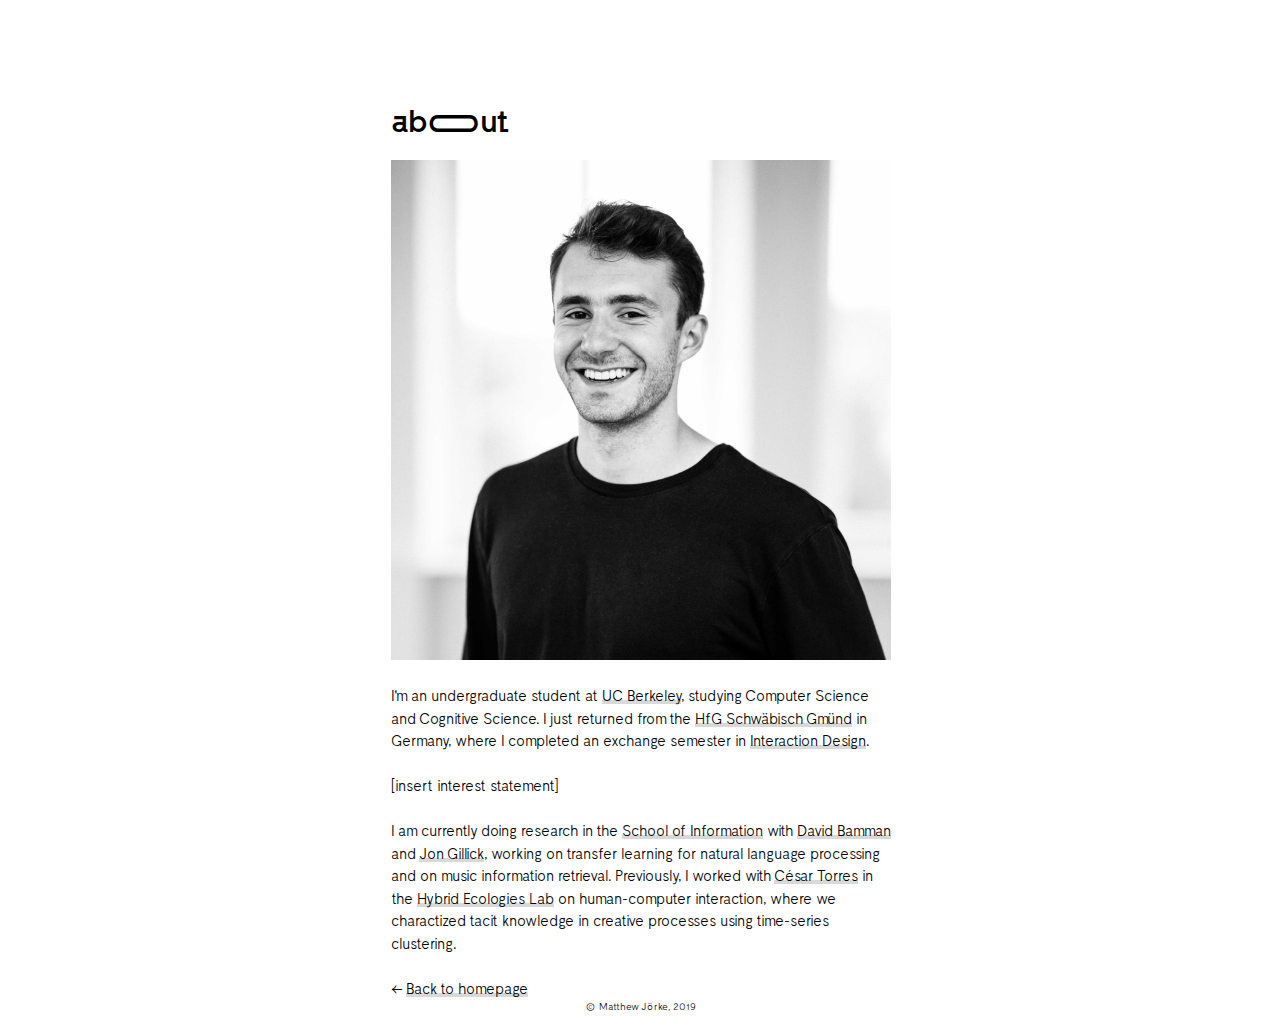
==== about.html @ 874ecc1e "Initial Commit" ====
<!DOCTYPE html>
<html lang="en">
<head>
	<meta charset='utf8'>
	<meta name="viewport" content="width=device-width, initial-scale=1">
	<link rel="stylesheet" type="text/css" href="style.css">
	<title>Matthew Jörke - About</title>
	<link href="https://fonts.googleapis.com/css?family=IBM+Plex+Mono:300,300i&display=swap" rel="stylesheet">
	</script>
	<script type="text/javascript" 
			src="js/macy.min.js">
	</script>
	<script type="text/javascript" src='js/content.js' defer></script>
</head>
<body>
	<div class='container'>
		<a href="index.html">
			<div class="backPane"></div>
		</a>
		
		<div class='content'>
			<div class="contentRow">
				<div class='title'>
					<span class='stretchable stretched'>
						<span class='strange'>ab<span class='var'>o</span>ut</span>
					</span>
				</div>
			</div>
			<div class="contentRow">
				<img src='img/profile.jpg'></img>
			</div>
			<div class='text'>
			I'm an undergraduate student at <a class='bodyLink' href="https://www.berkeley.edu">UC Berkeley</a>, studying 
			Computer Science and Cognitive Science. 
			I just returned from the <a class='bodyLink' href="https://www.hfg-gmuend.de">HfG Schwäbisch Gmünd</a> in Germany, where I completed an exchange semester in <a class='bodyLink' href="http://interaktionsgestaltung.io/">Interaction Design</a>. 
			<br> <br>
			[insert interest statement] 
			<br> <br>
			I am currently doing research in the <a class='bodyLink' href="https://ischool.berkeley.edu">School of Information</a> with <a class='bodyLink' href="http://people.ischool.berkeley.edu/~dbamman/">David Bamman</a> and <a class='bodyLink' href="https://www.jongillick.com">Jon Gillick</a>, working on transfer learning for natural language processing and on music information retrieval. Previously, I worked with <a class='bodyLink' href="http://cearto.com/">César Torres</a> in the <a class='bodyLink' href="http://www.hybrid-ecologies.org">Hybrid Ecologies Lab</a> on human-computer interaction, where we charactized tacit knowledge in creative processes using time-series clustering. 
			<br> <br>
			← <a class='bodyLink' href="index.html">Back to homepage</a>
		</div>
		</div>

	</div>
	<div class='row'>
		<div class="gutter">
		</div>
		<div class='content text' id='attr'>
			© Matthew Jörke, 2019
		</div>
	</div>
</body>
</html>
---- style.css ----
/*
	VARIABLE FONT STUFF
*/

@font-face {
	  font-family: 'Bandeins Strange Variable';
	  src: url('fonts/BandeinsStrangeVariableGX.ttf') format('truetype');
	  font-weight: 1 880;
}

@font-face {
	  font-family: 'Bandeins Sans Variable';
	  src: url('fonts/BandeinsSansVariableGX.ttf') format('truetype');
	  font-weight: 1 880;
}

.strange {
	font-family: 'Bandeins Strange Variable', sans-serif;
	font-weight: 600;
}

.sans {
	font-family: 'Bandeins Sans Variable', sans-serif;
	font-weight: 600;
}

.stretchable .var {
	font-variation-settings: "wdth" 0;
	transition: font-variation-settings 1s ease;
}

.stretched .var {
	font-variation-settings: "wdth" 880;
	transition: font-variation-settings 1s ease;
}

/*@supports (font-variation-settings: normal) {
  DO SOMETHING
}*/

html, body {
	margin: 0;
	padding: 0;
}

span {
	margin: 0;
	padding: 0;
}

a {
	color: inherit;
	text-decoration: inherit;
	margin: 0;
	padding: 0;
}

img {
	width: 100%;
	height: auto;
}

strong {
	font-variation-settings: "wght" 400;
}

/* HOMEPAGE */

.row {
	min-width: 100vw;
	padding-bottom: 20px;
	display: flex;
}

.content {
	align-items: stretch;
	min-width: 500px;
	max-width: 500px;
}

.contentRow {
	width: 100%;
	padding-bottom: 20px;
}

.gutter {
	align-items: stretch;
	min-width: 150px;
	max-width: 150px;
	height: 100%;
	margin-left: calc((100vw - 650px) * 0.38197)
}

.nav {
	float: right;
	font-size: 16px;
	line-height: 1.5;
	margin-right: 40px;
	transition: color 0.5 ease;
}

.nav:hover {
	transition: color 0.5 ease;
	background-image: linear-gradient(to right, rgba(255,255,0,0.8) 0%, rgba(255,255,0,0.8) 100%);
	background-position: 0px 16px;
	background-repeat: repeat-x;
	background-size: 4px 5px;
}

.title {
	font-size: 32px;
	margin-top: 100px;
}

.subtitle {
	font-size: 24px;
	margin-top: 20px;
}

.sectionDivider {
	text-align: center;
	font-size: 16px;
	font-variation-settings: "wght" 600;
	color: rgba(128, 128, 128, 0.8);
	margin: 10px 0;
}

/*#firstRow {
	margin-top: 100px;
}
*/
#links {
	margin-bottom: 30px;
}

#introText {
	margin-bottom: 30px;
}

#grid {
	margin-top: 4px;
}

#attr {
	font-size: 10px;
	text-align: center;
}

.turbolinks-progress-bar {
  height: 3px;
  background-color: yellow;
}

.bracketLink > a {
	font-family: 'IBM Plex Mono', monospace;
	font-size: 12px;
	font-style: italic;
	color: hsl(0, 0%, 50%);
	margin: 0;
	padding: 0;
	transition: padding ease 0.5s;
}

.bracketLink > a:hover {
	font-style: italic;
	padding: 0 5px;
}

.bracketLink::before {
	content: "[";
	color: black;
	font-size: 12px;
	font-family: 'IBM Plex Mono';
}

.bracketLink::after {
	content: "]";
	color: black;
	font-size: 12px;
	font-family: 'IBM Plex Mono';
}

.bodyLink {
	background-image: linear-gradient(to right, rgba(128,128,128,0.3) 50%, rgba(128,128,128,0.3) 100%);
	background-position: 0 14px;
	background-repeat: repeat-x;
	background-size: 4px 5px;
}

.bodyLink:hover {
	background-image: linear-gradient(to right, rgba(255,255,0,0.8) 0%, rgba(255,255,0,0.8) 100%);
	background-position: 0 14px;
	background-repeat: repeat-x;
	background-size: 4px 5px;
}

.auiLink {
	background-image: linear-gradient(to right, rgba(128,128,128,0.3) 50%, rgba(128,128,128,0.3) 100%);
	background-position: 0 14px;
	background-repeat: repeat-x;
	background-size: 4px 5px;
}

.auiLink:hover {
	background-image: linear-gradient(to right, #48ffa4 0%, #48ffa4 100%);
	background-position: 0 14px;
	background-repeat: repeat-x;
	background-size: 4px 5px;
}

.auiTitleLink {
	font-family: 'IBM Plex Mono', monospace;
	font-size: 14px;
	font-style: italic;
	text-decoration: underline;
	color: hsl(0, 0%, 50%);
	margin-top: -10px;
	padding: 0;
}

/*.bodyLinkDotted {
	background-image: linear-gradient(to right, black 33%, rgba(255,255,255,0) 0%);
	background-position: bottom;
	background-size: 4px 1px;
	background-repeat: repeat-x;
}*/

.text {
	font-family: 'Bandeins Sans Variable', sans-serif;
	font-weight: 1;
	font-size: 15px;
	line-height: 1.5;
}

.gridItem {
	border: 2px solid black;
	border-radius: 2px;
	display: flex;
	align-items: center;
	justify-content: center;
	transition: all 1s cubic-bezier(.25,.8,.25,1);
}

.gridItem:hover {
  	box-shadow: 0 3px 6px rgba(0,0,0,0.16), 0 3px 6px rgba(0,0,0,0.23);
  	transform: scale(1.02);
}

.tileBackground {
	width: 100%;
	height: auto;
	opacity: 0.75;
	filter: grayscale(100%);
	transition: opacity 1s cubic-bezier(.25,.8,.25,1);
}

.tileBackground:hover {
	opacity: 1;
	filter: grayscale(0%);
}

ul, ol {
	padding-inline-start: 20px;
    margin-block-start: 5px;
}

blockquote {
	padding-left: 10px;
	margin-left: 0;
	border-left: 4px solid rgba(128, 128, 128, 0.3);
}

.footer {
	position: absolute;
	bottom: 0;
}

.downloadBox {
	background-color: rgba(128, 128, 128, 0.3);
	padding: 10px;
	color: black;
	font-family: 'Bandeins Sans Variable', sans-serif;
	font-variation-settings: "wght" 400;
	margin-right: 10px;
}

.downloadBox:hover {
	background-color: yellow;
}

.caption {
	font-family: 'Bandeins Sans Variable', sans-serif;
	font-variation-settings: "wght" 0;
	font-size: 14px;
	text-align: center;
	padding-top: 10px;
	margin-bottom: 20px;
}


/* CONTENT PAGES */

.container {
	min-width: 100vw;
	display: flex;
}

.backPane {
	align-items: stretch;
	min-width: calc((100vw - 650px) * 0.38197 + 150px);
	max-width: calc((100vw - 650px) * 0.38197 + 150px);
	min-height: 100%;
	cursor: url('img/backarrow.svg'), auto
}
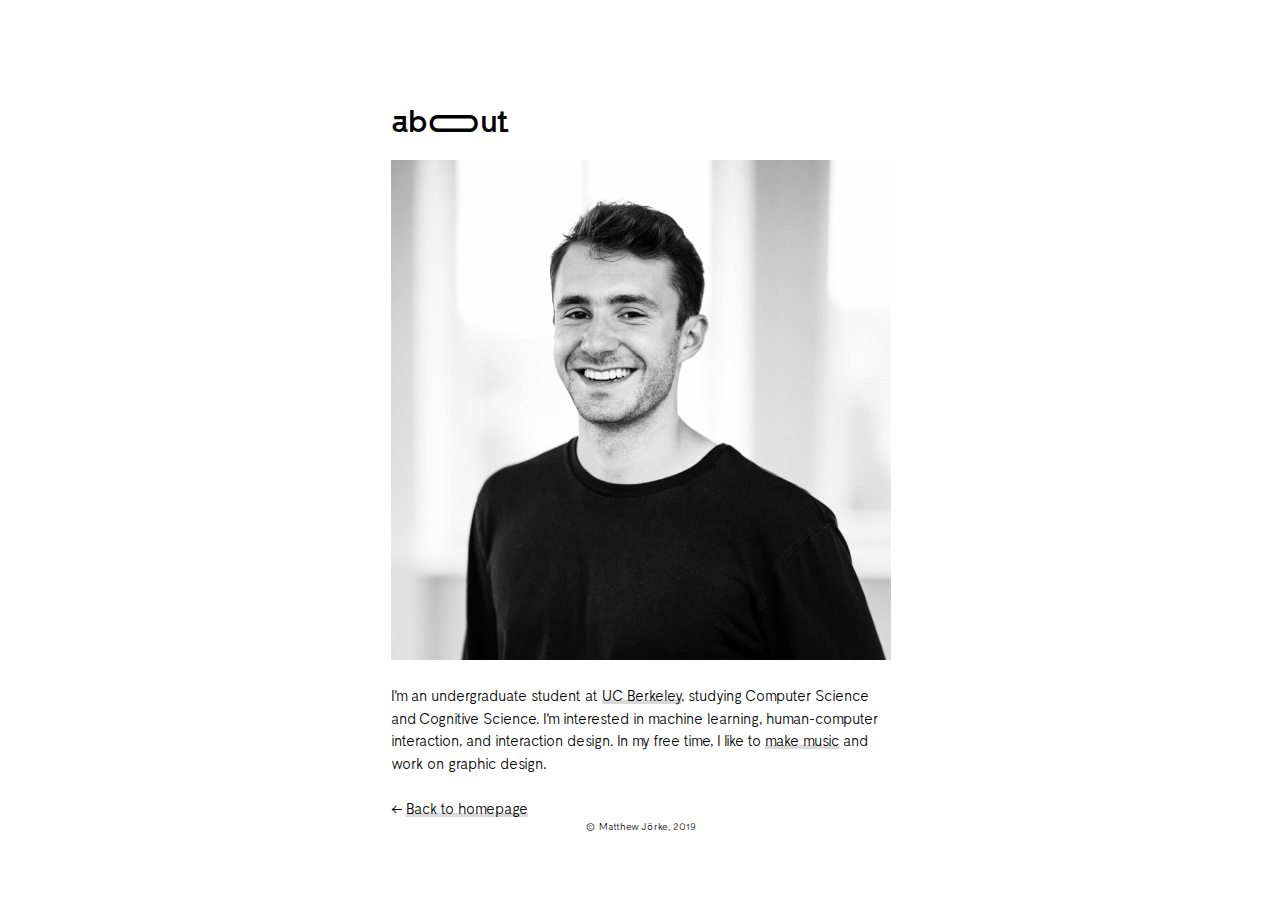
==== commit 529b87c2: "Updated AUI page, minor fixes" ====
--- a/about.html
+++ b/about.html
@@ -32,11 +32,7 @@
 			<div class='text'>
 			I'm an undergraduate student at <a class='bodyLink' href="https://www.berkeley.edu">UC Berkeley</a>, studying 
 			Computer Science and Cognitive Science. 
-			I just returned from the <a class='bodyLink' href="https://www.hfg-gmuend.de">HfG Schwäbisch Gmünd</a> in Germany, where I completed an exchange semester in <a class='bodyLink' href="http://interaktionsgestaltung.io/">Interaction Design</a>. 
-			<br> <br>
-			[insert interest statement] 
-			<br> <br>
-			I am currently doing research in the <a class='bodyLink' href="https://ischool.berkeley.edu">School of Information</a> with <a class='bodyLink' href="http://people.ischool.berkeley.edu/~dbamman/">David Bamman</a> and <a class='bodyLink' href="https://www.jongillick.com">Jon Gillick</a>, working on transfer learning for natural language processing and on music information retrieval. Previously, I worked with <a class='bodyLink' href="http://cearto.com/">César Torres</a> in the <a class='bodyLink' href="http://www.hybrid-ecologies.org">Hybrid Ecologies Lab</a> on human-computer interaction, where we charactized tacit knowledge in creative processes using time-series clustering. 
+			I'm interested in machine learning, human-computer interaction, and interaction design. In my free time, I like to <a class='bodyLink' href="https://soundcloud.com/machadoave">make music</a> and work on graphic design. 
 			<br> <br>
 			← <a class='bodyLink' href="index.html">Back to homepage</a>
 		</div>
